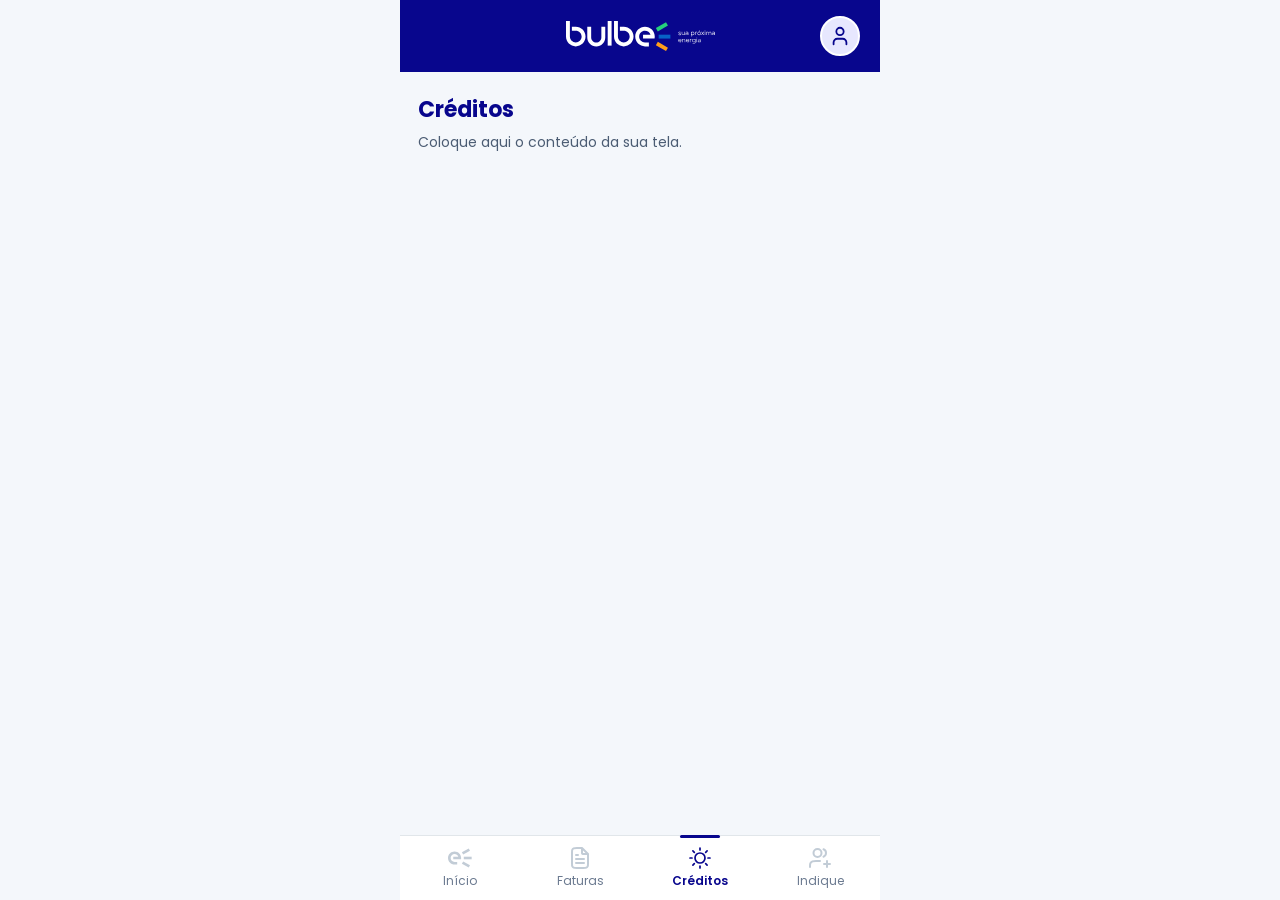
==== creditos/index.html @ ec7e90e6 "Add templates" ====
<!DOCTYPE html>
<html lang="pt-BR">
<head>
  <meta charset="UTF-8">
  <meta name="viewport" content="width=device-width, initial-scale=1.0, viewport-fit=cover">
  <title>Bulbe · Créditos</title>
  <link rel="preconnect" href="https://fonts.googleapis.com">
  <link rel="preconnect" href="https://fonts.gstatic.com" crossorigin>
  <link rel="stylesheet" href="https://fonts.googleapis.com/css2?family=Poppins:wght@400;500;600;700&display=swap">
  <link rel="stylesheet" href="style.css">
</head>
<body>


  <!-- Barra do topo: logo oficial da Bulbe e perfil -->
  <header class="topo">
    <a href="../inicio/index.html" class="topo__logo" aria-label="Bulbe, página inicial">
      <svg width="149" height="30" viewBox="0 0 149 30" fill="none" xmlns="http://www.w3.org/2000/svg" aria-hidden="true">
        <path d="M104.378 13.6785H92.6611V17.5656H104.378V13.6785Z" fill="#0762C7"/>
        <path d="M100.005 1.24527L89.8574 7.1039L91.8015 10.4711L101.949 4.61248L100.005 1.24527Z" fill="#26D07C"/>
        <path d="M91.8025 20.7742L89.8584 24.1414L100.006 30L101.95 26.6328L91.8025 20.7742Z" fill="#FF9E1B"/>
        <path d="M35.3623 16.4018C35.3623 19.2172 33.0798 21.4998 30.2644 21.4998C27.449 21.4998 25.1674 19.2172 25.1674 16.4018V5.85814H21.2793V16.4018C21.2793 21.3646 25.3026 25.3869 30.2644 25.3869C35.2262 25.3869 39.2495 21.3636 39.2495 16.4018V5.85814H35.3623V16.4018Z" fill="white"/>
        <path d="M9.76389 5.85814H5.87675V9.74626H9.76487V9.76389C13.0006 9.76389 15.624 12.3873 15.624 15.622C15.624 18.8567 13.0006 21.4802 9.76487 21.4802C6.52918 21.4802 3.90673 18.8577 3.90673 15.622H3.8891V0H0V15.623C0 21.0158 4.37107 25.3869 9.76389 25.3869C15.1567 25.3869 19.5278 21.0158 19.5278 15.623C19.5278 10.2302 15.1567 5.85814 9.76389 5.85814Z" fill="white"/>
        <path d="M57.7883 5.85814H53.9002V9.74626H57.7883V9.76389C61.024 9.76389 63.6464 12.3873 63.6464 15.622C63.6464 18.8567 61.023 21.4802 57.7883 21.4802C54.5536 21.4802 51.9292 18.8577 51.9292 15.622H51.9116V0H48.0234V15.623C48.0234 21.0158 52.3955 25.3869 57.7883 25.3869C63.1811 25.3869 67.5522 21.0158 67.5522 15.623C67.5522 10.2302 63.1801 5.85912 57.7883 5.85912" fill="white"/>
        <path d="M45.5805 0H41.6934V24.6159H45.5805V0Z" fill="white"/>
        <path d="M77.0381 17.5666H88.5614C88.6887 16.9386 88.7553 16.2881 88.7553 15.623C88.7553 10.2302 84.3833 5.85909 78.9914 5.85909C73.5996 5.85909 69.2275 10.2302 69.2275 15.623C69.2275 21.0158 73.5996 25.3869 78.9914 25.3869H82.8786V21.4988H78.9914V21.4811C75.7557 21.4811 73.1323 18.8587 73.1323 15.623C73.1323 12.3873 75.7557 9.76484 78.9914 9.76484C81.5443 9.76484 83.7103 11.4008 84.5126 13.6794H77.0381V17.5666Z" fill="white"/>
        <path d="M113.707 14.1457C113.216 14.1457 112.756 14.0037 112.329 13.7196L112.543 13.3512C112.932 13.601 113.321 13.7264 113.714 13.7264C113.947 13.7264 114.136 13.6755 114.281 13.5746C114.425 13.4737 114.497 13.3434 114.497 13.1837C114.497 13.024 114.433 12.9104 114.306 12.8281C114.179 12.7458 113.96 12.6822 113.649 12.6342C112.841 12.5137 112.439 12.21 112.439 11.7231C112.439 11.4566 112.554 11.2382 112.785 11.0707C113.016 10.9022 113.315 10.8189 113.681 10.8189C114.108 10.8189 114.492 10.9228 114.833 11.1295L114.665 11.5037C114.337 11.3185 114.006 11.2255 113.674 11.2255C113.437 11.2255 113.251 11.2686 113.115 11.3548C112.979 11.441 112.911 11.5595 112.911 11.7104C112.911 11.8485 112.974 11.9592 113.098 12.0434C113.223 12.1277 113.423 12.1914 113.701 12.2345C114.167 12.3079 114.495 12.4167 114.687 12.5607C114.879 12.7047 114.975 12.9153 114.975 13.1906C114.975 13.4659 114.858 13.7059 114.625 13.8822C114.392 14.0585 114.087 14.1467 113.706 14.1467" fill="white"/>
        <path d="M117.085 14.1135C116.667 14.1135 116.337 13.9822 116.095 13.7196C115.853 13.4571 115.732 13.1015 115.732 12.6538V10.8709H116.211V12.6411C116.211 12.9683 116.296 13.224 116.464 13.4071C116.633 13.5903 116.868 13.6814 117.17 13.6814C117.471 13.6814 117.719 13.5776 117.91 13.3709C118.102 13.1642 118.198 12.9056 118.198 12.595V10.8699H118.677V14.0615H118.23C118.23 13.7941 118.235 13.5962 118.243 13.4669H118.225C118.13 13.6697 117.981 13.8274 117.778 13.942C117.575 14.0566 117.344 14.1135 117.085 14.1135Z" fill="white"/>
        <path d="M120.839 10.818C121.306 10.818 121.674 10.9169 121.946 11.1148C122.218 11.3127 122.354 11.6232 122.354 12.0454V14.0615H121.927C121.927 13.7774 121.932 13.5658 121.939 13.4287H121.927C121.824 13.6403 121.658 13.8068 121.432 13.9292C121.205 14.0517 120.959 14.1134 120.69 14.1134C120.337 14.1134 120.043 14.0243 119.807 13.845C119.572 13.6667 119.455 13.4149 119.455 13.0927C119.455 12.7704 119.579 12.5098 119.823 12.3266C120.069 12.1434 120.378 12.0523 120.749 12.0523C121.18 12.0523 121.556 12.1405 121.876 12.3168V12.0454C121.876 11.7741 121.781 11.5713 121.591 11.4381C121.401 11.3048 121.142 11.2382 120.814 11.2382C120.503 11.2382 120.173 11.3137 119.823 11.4645L119.694 11.0766C120.078 10.9042 120.459 10.818 120.839 10.818ZM120.769 13.7059C121.067 13.7059 121.322 13.6177 121.536 13.4414C121.749 13.2651 121.867 13.028 121.888 12.7302C121.573 12.5411 121.219 12.4461 120.827 12.4461C120.564 12.4461 120.348 12.5019 120.183 12.6136C120.016 12.7253 119.934 12.8811 119.934 13.0789C119.934 13.2768 120.015 13.4257 120.177 13.5374C120.339 13.6491 120.537 13.7049 120.769 13.7049" fill="white"/>
        <path d="M125.039 15.5809V10.8709H125.518C125.518 10.9953 125.509 11.2128 125.493 11.5233H125.505C125.579 11.3255 125.731 11.156 125.962 11.0159C126.193 10.8758 126.459 10.8063 126.761 10.8063C127.223 10.8063 127.603 10.9601 127.901 11.2686C128.198 11.5762 128.346 11.9759 128.346 12.4667C128.346 12.9575 128.196 13.3631 127.897 13.6687C127.597 13.9744 127.216 14.1272 126.754 14.1272C126.457 14.1272 126.195 14.0586 125.972 13.9205C125.746 13.7833 125.595 13.6148 125.512 13.417H125.499C125.512 13.5982 125.519 13.8568 125.519 14.1928V15.5819H125.04L125.039 15.5809ZM126.683 13.6873C127.033 13.6873 127.318 13.5756 127.537 13.3513C127.758 13.128 127.867 12.8341 127.867 12.4726C127.867 12.1111 127.758 11.8104 127.537 11.5841C127.318 11.3578 127.037 11.2451 126.696 11.2451C126.355 11.2451 126.063 11.3568 125.844 11.5811C125.627 11.8055 125.517 12.0984 125.517 12.4599C125.517 12.8213 125.626 13.1221 125.844 13.3484C126.062 13.5747 126.341 13.6873 126.682 13.6873" fill="white"/>
        <path d="M129.161 14.0624V10.8708H129.615C129.615 11.1461 129.61 11.3508 129.602 11.485H129.615C129.688 11.2999 129.817 11.1431 130 11.0138C130.183 10.8845 130.397 10.8199 130.643 10.8199C130.794 10.8199 130.94 10.8434 131.083 10.8914L130.947 11.3175C130.857 11.2832 130.744 11.2656 130.611 11.2656C130.33 11.2656 130.099 11.3724 129.915 11.585C129.732 11.7985 129.641 12.0708 129.641 12.402V14.0624H129.162H129.161Z" fill="white"/>
        <path d="M133.121 14.1261C132.642 14.1261 132.248 13.9723 131.94 13.6647C131.631 13.3571 131.478 12.9594 131.478 12.4725C131.478 11.9856 131.635 11.581 131.95 11.2705C132.264 10.96 132.666 10.8052 133.154 10.8052C133.642 10.8052 134.027 10.959 134.338 11.2676C134.649 11.5761 134.803 11.9729 134.803 12.4598C134.803 12.9466 134.645 13.3512 134.328 13.6618C134.012 13.9723 133.608 14.1271 133.121 14.1271M133.134 13.6941C133.475 13.6941 133.758 13.5795 133.985 13.3483C134.212 13.1181 134.325 12.8261 134.325 12.4725C134.325 12.1189 134.213 11.8211 133.988 11.5908C133.764 11.3606 133.482 11.245 133.141 11.245C132.8 11.245 132.518 11.3597 132.294 11.5869C132.069 11.8152 131.957 12.1061 131.957 12.4588C131.957 12.8115 132.069 13.1112 132.294 13.3444C132.518 13.5775 132.798 13.6931 133.135 13.6931M132.818 10.3781L133.297 9.53854H133.88L133.271 10.3781H132.819H132.818Z" fill="white"/>
        <path d="M136.967 12.401L138.164 14.0615H137.581L137.18 13.4796C136.887 13.0447 136.719 12.7909 136.676 12.7175H136.663C136.594 12.834 136.424 13.0878 136.151 13.4796L135.75 14.0615H135.174L136.358 12.4069L135.251 10.8689H135.84L136.293 11.5409C136.457 11.7692 136.58 11.9524 136.662 12.0905H136.675C136.761 11.9445 136.883 11.7584 137.043 11.5351L137.497 10.8699H138.073L136.967 12.401Z" fill="white"/>
        <path d="M139.011 10.2429C138.911 10.2429 138.83 10.2116 138.765 10.1489C138.7 10.0862 138.668 10.0059 138.668 9.90691C138.668 9.80797 138.7 9.72568 138.765 9.66102C138.83 9.59637 138.911 9.56404 139.011 9.56404C139.111 9.56404 139.199 9.59637 139.264 9.66102C139.328 9.72568 139.361 9.80797 139.361 9.90691C139.361 10.0059 139.328 10.0872 139.264 10.1489C139.199 10.2116 139.115 10.2429 139.011 10.2429ZM138.778 10.8699H139.257V14.0615H138.778V10.8699Z" fill="white"/>
        <path d="M144.078 10.818C144.48 10.818 144.793 10.9404 145.02 11.1834C145.246 11.4263 145.359 11.7535 145.359 12.162V14.0615H144.88V12.2198C144.88 11.923 144.806 11.6869 144.657 11.5125C144.508 11.3381 144.296 11.251 144.019 11.251C143.743 11.251 143.518 11.346 143.342 11.5351C143.168 11.7241 143.081 11.9641 143.081 12.2521V14.0615H142.602V12.2335C142.602 11.9279 142.525 11.6879 142.372 11.5125C142.219 11.3381 142.004 11.251 141.728 11.251C141.452 11.251 141.233 11.345 141.061 11.5321C140.888 11.7192 140.802 11.9592 140.802 12.2521V14.0615H140.323V10.8699H140.777C140.777 11.107 140.764 11.3176 140.738 11.5027H140.75C140.819 11.2921 140.95 11.1246 141.145 11.0021C141.339 10.8797 141.557 10.818 141.799 10.818C142.364 10.818 142.73 11.0599 142.899 11.5419C143.006 11.3009 143.166 11.1197 143.378 10.9992C143.589 10.8787 143.821 10.818 144.076 10.818" fill="white"/>
        <path d="M147.462 10.818C147.929 10.818 148.297 10.9169 148.569 11.1148C148.841 11.3127 148.977 11.6232 148.977 12.0454V14.0615H148.55C148.55 13.7774 148.555 13.5658 148.562 13.4287H148.55C148.447 13.6403 148.281 13.8068 148.055 13.9292C147.828 14.0517 147.582 14.1134 147.313 14.1134C146.96 14.1134 146.666 14.0243 146.43 13.845C146.195 13.6667 146.078 13.4149 146.078 13.0927C146.078 12.7704 146.202 12.5098 146.446 12.3266C146.692 12.1434 147.001 12.0523 147.372 12.0523C147.803 12.0523 148.179 12.1405 148.499 12.3168V12.0454C148.499 11.7741 148.404 11.5713 148.214 11.4381C148.024 11.3048 147.765 11.2382 147.437 11.2382C147.126 11.2382 146.796 11.3137 146.446 11.4645L146.317 11.0766C146.701 10.9042 147.082 10.818 147.462 10.818ZM147.392 13.7059C147.69 13.7059 147.945 13.6177 148.159 13.4414C148.372 13.2651 148.49 13.028 148.512 12.7302C148.196 12.5411 147.842 12.4461 147.45 12.4461C147.187 12.4461 146.972 12.5019 146.806 12.6136C146.639 12.7253 146.557 12.8811 146.557 13.0789C146.557 13.2768 146.638 13.4257 146.8 13.5374C146.962 13.6491 147.16 13.7049 147.392 13.7049" fill="white"/>
        <path d="M115.455 19.4729C115.455 19.5248 115.45 19.611 115.442 19.7315H112.808C112.83 20.0548 112.945 20.3105 113.154 20.5005C113.364 20.6906 113.63 20.7846 113.953 20.7846C114.384 20.7846 114.747 20.6475 115.041 20.3712L115.293 20.6945C114.961 21.0393 114.513 21.2108 113.947 21.2108C113.464 21.2108 113.074 21.0579 112.776 20.7523C112.479 20.4467 112.33 20.046 112.33 19.5503C112.33 19.0546 112.481 18.6647 112.783 18.3552C113.085 18.0446 113.473 17.8898 113.947 17.8898C114.422 17.8898 114.77 18.028 115.045 18.3032C115.319 18.5785 115.456 18.9684 115.456 19.4729M113.929 18.316C113.631 18.316 113.381 18.4061 113.181 18.5873C112.981 18.7686 112.858 19.0164 112.816 19.3309H115.009C114.997 19.0037 114.895 18.7529 114.706 18.5785C114.516 18.4041 114.257 18.317 113.929 18.317" fill="white"/>
        <path d="M116.219 21.1471V17.9555H116.672C116.672 18.1455 116.665 18.3562 116.653 18.5883H116.672C116.766 18.3728 116.92 18.2053 117.132 18.0848C117.343 17.9643 117.587 17.9036 117.864 17.9036C118.295 17.9036 118.627 18.029 118.861 18.2788C119.094 18.5286 119.21 18.8793 119.21 19.3319V21.1471H118.731V19.3701C118.731 19.0429 118.649 18.7882 118.488 18.6079C118.326 18.4267 118.09 18.3366 117.779 18.3366C117.469 18.3366 117.205 18.4404 117.002 18.6471C116.8 18.8538 116.699 19.1124 116.699 19.422V21.1471H116.22H116.219Z" fill="white"/>
        <path d="M123.111 19.4729C123.111 19.5248 123.106 19.611 123.099 19.7315H120.464C120.486 20.0548 120.602 20.3105 120.81 20.5005C121.02 20.6906 121.286 20.7846 121.61 20.7846C122.041 20.7846 122.403 20.6475 122.697 20.3712L122.95 20.6945C122.618 21.0393 122.169 21.2108 121.604 21.2108C121.121 21.2108 120.73 21.0579 120.432 20.7523C120.135 20.4467 119.986 20.046 119.986 19.5503C119.986 19.0546 120.137 18.6647 120.439 18.3552C120.742 18.0446 121.13 17.8898 121.604 17.8898C122.078 17.8898 122.427 18.028 122.701 18.3032C122.975 18.5785 123.112 18.9684 123.112 19.4729M121.585 18.316C121.287 18.316 121.038 18.4061 120.838 18.5873C120.637 18.7686 120.515 19.0164 120.472 19.3309H122.667C122.654 19.0037 122.552 18.7529 122.362 18.5785C122.172 18.4041 121.913 18.317 121.585 18.317" fill="white"/>
        <path d="M123.874 21.1471V17.9555H124.328C124.328 18.2308 124.323 18.4355 124.315 18.5697H124.328C124.4 18.3846 124.529 18.2269 124.713 18.0975C124.896 17.9682 125.11 17.9036 125.356 17.9036C125.507 17.9036 125.654 17.9271 125.796 17.9751L125.66 18.4012C125.57 18.3669 125.457 18.3493 125.323 18.3493C125.043 18.3493 124.811 18.4561 124.627 18.6696C124.444 18.8832 124.352 19.1555 124.352 19.4866V21.1471H123.873H123.874Z" fill="white"/>
        <path d="M127.9 22.7498C127.352 22.7498 126.86 22.6244 126.424 22.3746L126.612 21.9739C127.055 22.1933 127.484 22.303 127.893 22.303C128.229 22.303 128.495 22.2139 128.692 22.0346C128.888 21.8554 128.991 21.6075 129 21.2882C129.013 20.909 129.023 20.6465 129.032 20.4996H129.02C128.933 20.7063 128.78 20.8757 128.557 21.007C128.335 21.1383 128.079 21.2039 127.79 21.2039C127.32 21.2039 126.936 21.0501 126.638 20.7425C126.34 20.4349 126.191 20.0391 126.191 19.5572C126.191 19.0752 126.339 18.6657 126.635 18.3552C126.931 18.0446 127.313 17.8898 127.784 17.8898C128.077 17.8898 128.339 17.9574 128.567 18.0936C128.795 18.2298 128.951 18.4022 129.032 18.6138H129.045C129.036 18.4678 129.032 18.2474 129.032 17.9545H129.486V21.1912C129.486 21.678 129.346 22.0591 129.066 22.3354C128.785 22.6106 128.398 22.7488 127.901 22.7488M127.842 20.765C128.196 20.765 128.48 20.6534 128.693 20.429C128.907 20.2057 129.014 19.9098 129.014 19.5434C129.014 19.1771 128.904 18.8891 128.686 18.6647C128.469 18.4404 128.188 18.3287 127.842 18.3287C127.496 18.3287 127.215 18.4424 126.998 18.6677C126.78 18.894 126.67 19.1859 126.67 19.5434C126.67 19.901 126.779 20.1939 126.998 20.4222C127.215 20.6504 127.497 20.765 127.842 20.765Z" fill="white"/>
        <path d="M130.785 17.3286C130.685 17.3286 130.604 17.2972 130.539 17.2346C130.475 17.1719 130.442 17.0915 130.442 16.9926C130.442 16.8936 130.475 16.8114 130.539 16.7467C130.604 16.682 130.685 16.6497 130.785 16.6497C130.885 16.6497 130.973 16.682 131.037 16.7467C131.102 16.8114 131.134 16.8936 131.134 16.9926C131.134 17.0915 131.102 17.1728 131.037 17.2346C130.972 17.2972 130.888 17.3286 130.785 17.3286ZM130.552 17.9556H131.031V21.1472H130.552V17.9556Z" fill="white"/>
        <path d="M133.193 17.9036C133.659 17.9036 134.027 18.0025 134.3 18.2014C134.572 18.3993 134.707 18.7098 134.707 19.132V21.1481H134.28C134.28 20.864 134.284 20.6524 134.293 20.5153H134.28C134.176 20.7269 134.012 20.8934 133.785 21.0158C133.559 21.1383 133.311 21.2 133.045 21.2C132.691 21.2 132.396 21.1109 132.161 20.9316C131.926 20.7533 131.809 20.5015 131.809 20.1792C131.809 19.8569 131.931 19.5964 132.177 19.4132C132.424 19.23 132.731 19.1389 133.103 19.1389C133.534 19.1389 133.909 19.227 134.228 19.4034V19.132C134.228 18.8607 134.133 18.6589 133.943 18.5247C133.753 18.3914 133.495 18.3248 133.166 18.3248C132.856 18.3248 132.526 18.4002 132.176 18.5511L132.047 18.1632C132.431 17.9908 132.813 17.9046 133.192 17.9046M133.12 20.7925C133.418 20.7925 133.674 20.7043 133.887 20.528C134.101 20.3517 134.218 20.1146 134.24 19.8168C133.926 19.6277 133.572 19.5327 133.179 19.5327C132.916 19.5327 132.701 19.5885 132.535 19.7002C132.37 19.8119 132.287 19.9676 132.287 20.1655C132.287 20.3634 132.367 20.5123 132.529 20.624C132.69 20.7357 132.888 20.7915 133.12 20.7915" fill="white"/>
      </svg>
    </a>

    <button type="button" class="topo__perfil" aria-label="Meu perfil">
      <svg width="22" height="22" viewBox="0 0 22 22" fill="none" xmlns="http://www.w3.org/2000/svg" aria-hidden="true">
        <path d="M17.4154 19.25V17.4167C17.4154 16.4442 17.0291 15.5116 16.3414 14.824C15.6538 14.1363 14.7212 13.75 13.7487 13.75H8.2487C7.27624 13.75 6.34361 14.1363 5.65597 14.824C4.96834 15.5116 4.58203 16.4442 4.58203 17.4167V19.25" stroke="currentColor" stroke-width="1.8" stroke-linecap="round" stroke-linejoin="round"/>
        <path d="M10.9992 10.0833C13.0242 10.0833 14.6659 8.44169 14.6659 6.41664C14.6659 4.3916 13.0242 2.74998 10.9992 2.74998C8.97414 2.74998 7.33252 4.3916 7.33252 6.41664C7.33252 8.44169 8.97414 10.0833 10.9992 10.0833Z" stroke="currentColor" stroke-width="1.8" stroke-linecap="round" stroke-linejoin="round"/>
      </svg>
    </button>
  </header>

  <!-- Conteúdo da tela: troque apenas esta parte -->
  <main class="conteudo">
    <h1 class="conteudo__titulo">Créditos</h1>
    <p class="conteudo__texto">Coloque aqui o conteúdo da sua tela.</p>
  </main>

  <!-- Barra de navegação: 4 abas com os ícones oficiais -->
  <nav class="navegacao" aria-label="Navegação principal">
    <a href="../inicio/index.html" class="navegacao__item">
      <svg class="navegacao__icone icone-inicio" width="24" height="24" viewBox="0 0 24 24" fill="none" xmlns="http://www.w3.org/2000/svg" aria-hidden="true">
        <path class="icone-inicio__azul" d="M23.6607 10.7024H15.7739V13.2982H23.6607V10.7024Z"/>
        <path class="icone-inicio__verde" d="M20.7172 2.40003L13.8867 6.31189L15.1951 8.55989L22.0256 4.64802L20.7172 2.40003Z"/>
        <path class="icone-inicio__laranja" d="M15.1956 15.4402L13.8872 17.6882L20.7176 21.6L22.026 19.352L15.1956 15.4402Z"/>
        <path class="icone-inicio__e" d="M5.25783 13.2981H13.0142C13.0998 12.8788 13.1449 12.4445 13.1449 12.0001C13.1449 8.39951 10.2024 5.48059 6.57229 5.48059C2.9422 5.48059 0 8.39951 0 12.0001C0 15.6006 2.94256 18.5199 6.57229 18.5199H9.18908V15.9241H6.57229V15.9121C4.39438 15.9121 2.62892 14.1608 2.62892 12.0004C2.62892 9.84002 4.39438 8.08874 6.57229 8.08874C8.29074 8.08874 9.7488 9.18097 10.2887 10.7027H5.25783V13.2985V13.2981Z"/>
      </svg>
      <span class="navegacao__rotulo">Início</span>
    </a>

    <a href="../fatura/index.html" class="navegacao__item">
      <svg class="navegacao__icone" width="24" height="24" viewBox="0 0 24 24" fill="none" xmlns="http://www.w3.org/2000/svg" aria-hidden="true">
        <path d="M14 2.26953V6.40007C14 6.96012 14 7.24015 14.109 7.45406C14.2049 7.64222 14.3578 7.7952 14.546 7.89108C14.7599 8.00007 15.0399 8.00007 15.6 8.00007H19.7305M16 13H8M16 17H8M10 9H8M14 2H8.8C7.11984 2 6.27976 2 5.63803 2.32698C5.07354 2.6146 4.6146 3.07354 4.32698 3.63803C4 4.27976 4 5.11984 4 6.8V17.2C4 18.8802 4 19.7202 4.32698 20.362C4.6146 20.9265 5.07354 21.3854 5.63803 21.673C6.27976 22 7.11984 22 8.8 22H15.2C16.8802 22 17.7202 22 18.362 21.673C18.9265 21.3854 19.3854 20.9265 19.673 20.362C20 19.7202 20 18.8802 20 17.2V8L14 2Z" stroke="currentColor" stroke-width="2" stroke-linecap="round" stroke-linejoin="round"/>
      </svg>
      <span class="navegacao__rotulo">Faturas</span>
    </a>

    <a href="../creditos/index.html" class="navegacao__item navegacao__item--ativo" aria-current="page">
      <svg class="navegacao__icone" width="24" height="24" viewBox="0 0 24 24" fill="none" xmlns="http://www.w3.org/2000/svg" aria-hidden="true">
        <path d="M12 2V4M12 20V22M4 12H2M6.31412 6.31412L4.8999 4.8999M17.6859 6.31412L19.1001 4.8999M6.31412 17.69L4.8999 19.1042M17.6859 17.69L19.1001 19.1042M22 12H20M17 12C17 14.7614 14.7614 17 12 17C9.23858 17 7 14.7614 7 12C7 9.23858 9.23858 7 12 7C14.7614 7 17 9.23858 17 12Z" stroke="currentColor" stroke-width="1.7" stroke-linecap="round" stroke-linejoin="round"/>
      </svg>
      <span class="navegacao__rotulo">Créditos</span>
    </a>

    <a href="../indique/index.html" class="navegacao__item">
      <svg class="navegacao__icone" width="24" height="24" viewBox="0 0 24 24" fill="none" xmlns="http://www.w3.org/2000/svg" aria-hidden="true">
        <path d="M19 21V15M16 18H22M12 15H8C6.13623 15 5.20435 15 4.46927 15.3045C3.48915 15.7105 2.71046 16.4892 2.30448 17.4693C2 18.2044 2 19.1362 2 21M15.5 3.29076C16.9659 3.88415 18 5.32131 18 7C18 8.67869 16.9659 10.1159 15.5 10.7092M13.5 7C13.5 9.20914 11.7091 11 9.5 11C7.29086 11 5.5 9.20914 5.5 7C5.5 4.79086 7.29086 3 9.5 3C11.7091 3 13.5 4.79086 13.5 7Z" stroke="currentColor" stroke-width="2" stroke-linecap="round" stroke-linejoin="round"/>
      </svg>
      <span class="navegacao__rotulo">Indique</span>
    </a>
  </nav>

</body>
</html>
---- creditos/style.css ----
/* ===== Template de tela · Bulbe · Squad 04 ===== */

/* ===== Cores e medidas (tiradas do Figma) ===== */
:root {
  --azul-bulbe: #08068D;
  --fundo: #F4F7FB;
  --branco: #FFFFFF;
  --texto: #4B5C73;
  --aba-inativa-icone: #C2CCD6;
  --aba-inativa-texto: #6B7A90;
  --linha: #E1E6EA;
  --lilas: #E7E7FE;

  /* cores do símbolo da Bulbe (ícone Início ativo) */
  --bulbe-azul: #0762C7;
  --bulbe-verde: #26D07C;
  --bulbe-laranja: #FF9E1B;

  --altura-topo: 72px;
  --altura-navegacao: 64px;
  --largura-maxima: 480px;
}

/* ===== Reset e base ===== */
* {
  box-sizing: border-box;
}

body {
  margin: 0;
  font-family: 'Poppins', Arial, sans-serif;
  color: var(--texto);
  background-color: var(--fundo);
}

/* ===== Barra do topo ===== */
.topo {
  position: sticky;
  top: 0;
  z-index: 10;
  display: flex;
  align-items: center;
  justify-content: center;
  height: var(--altura-topo);
  max-width: var(--largura-maxima);
  margin: 0 auto;
  padding: 0 20px;
  background-color: var(--azul-bulbe);
}

.topo__logo {
  display: flex;
}

.topo__logo svg {
  width: 149px;
  height: 30px;
}

.topo__perfil {
  position: absolute;
  right: 20px;
  display: flex;
  align-items: center;
  justify-content: center;
  width: 40px;
  height: 40px;
  padding: 0;
  overflow: hidden;
  color: var(--azul-bulbe);
  background-color: var(--lilas);
  border: 2px solid var(--branco);
  border-radius: 50%;
  cursor: pointer;
}

/* foto do usuário, quando houver */
.topo__perfil img {
  width: 100%;
  height: 100%;
  object-fit: cover;
}

/* ===== Conteúdo da tela ===== */
.conteudo {
  max-width: var(--largura-maxima);
  margin: 0 auto;
  padding: 12px 12px calc(var(--altura-navegacao) + 24px + env(safe-area-inset-bottom));
}

.conteudo__titulo {
  margin: 12px 6px 8px;
  font-size: 22px;
  font-weight: 700;
  line-height: 1.25;
  color: var(--azul-bulbe);
}

.conteudo__texto {
  margin: 0 6px;
  font-size: 14px;
  line-height: 1.45;
}

/* ===== Barra de navegação ===== */
.navegacao {
  position: fixed;
  right: 0;
  bottom: 0;
  left: 0;
  z-index: 10;
  display: flex;
  max-width: var(--largura-maxima);
  margin: 0 auto;
  padding-bottom: env(safe-area-inset-bottom);
  background-color: var(--branco);
  border-top: 1px solid var(--linha);
}

.navegacao__item {
  position: relative;
  display: flex;
  flex: 1;
  flex-direction: column;
  align-items: center;
  gap: 4px;
  height: var(--altura-navegacao);
  padding-top: 10px;
  color: var(--aba-inativa-icone);
  text-decoration: none;
}

.navegacao__icone {
  width: 24px;
  height: 24px;
}

.navegacao__rotulo {
  font-size: 12px;
  line-height: 1.2;
  color: var(--aba-inativa-texto);
}

/* aba ativa: ícone e texto em azul, com o traço em cima */
.navegacao__item--ativo {
  color: var(--azul-bulbe);
}

.navegacao__item--ativo .navegacao__rotulo {
  font-weight: 600;
  color: var(--azul-bulbe);
}

.navegacao__item--ativo::before {
  content: "";
  position: absolute;
  top: -1px;
  left: 50%;
  width: 40px;
  height: 3px;
  background-color: var(--azul-bulbe);
  border-radius: 2px;
  transform: translateX(-50%);
}

.navegacao__item:focus-visible,
.topo__perfil:focus-visible,
.topo__logo:focus-visible {
  outline: 2px solid var(--bulbe-azul);
  outline-offset: 2px;
}

/* ícone Início: cinza quando inativo, colorido quando ativo */
.icone-inicio path {
  fill: currentColor;
}

.navegacao__item--ativo .icone-inicio__e {
  fill: var(--azul-bulbe);
}

.navegacao__item--ativo .icone-inicio__azul {
  fill: var(--bulbe-azul);
}

.navegacao__item--ativo .icone-inicio__verde {
  fill: var(--bulbe-verde);
}

.navegacao__item--ativo .icone-inicio__laranja {
  fill: var(--bulbe-laranja);
}
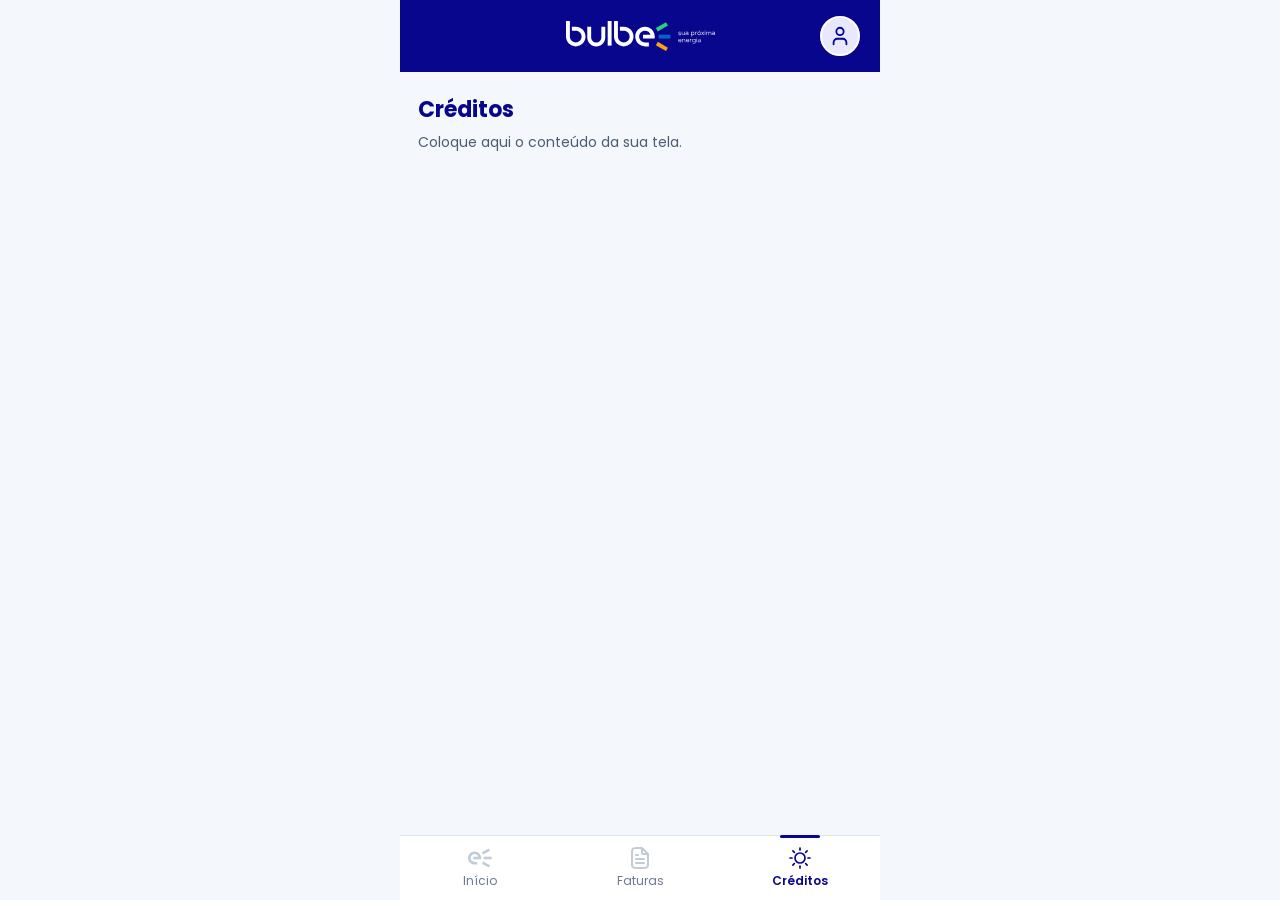
==== commit dc9cd552: "Ajustando template e organização da estrutura das telas de fatura" ====
--- a/creditos/index.html
+++ b/creditos/index.html
@@ -58,7 +58,7 @@
     <p class="conteudo__texto">Coloque aqui o conteúdo da sua tela.</p>
   </main>
 
-  <!-- Barra de navegação: 4 abas com os ícones oficiais -->
+  <!-- Barra de navegação: 3 abas com os ícones oficiais -->
   <nav class="navegacao" aria-label="Navegação principal">
     <a href="../inicio/index.html" class="navegacao__item">
       <svg class="navegacao__icone icone-inicio" width="24" height="24" viewBox="0 0 24 24" fill="none" xmlns="http://www.w3.org/2000/svg" aria-hidden="true">
@@ -70,7 +70,7 @@
       <span class="navegacao__rotulo">Início</span>
     </a>
 
-    <a href="../fatura/index.html" class="navegacao__item">
+    <a href="../fatura/principal/index.html" class="navegacao__item">
       <svg class="navegacao__icone" width="24" height="24" viewBox="0 0 24 24" fill="none" xmlns="http://www.w3.org/2000/svg" aria-hidden="true">
         <path d="M14 2.26953V6.40007C14 6.96012 14 7.24015 14.109 7.45406C14.2049 7.64222 14.3578 7.7952 14.546 7.89108C14.7599 8.00007 15.0399 8.00007 15.6 8.00007H19.7305M16 13H8M16 17H8M10 9H8M14 2H8.8C7.11984 2 6.27976 2 5.63803 2.32698C5.07354 2.6146 4.6146 3.07354 4.32698 3.63803C4 4.27976 4 5.11984 4 6.8V17.2C4 18.8802 4 19.7202 4.32698 20.362C4.6146 20.9265 5.07354 21.3854 5.63803 21.673C6.27976 22 7.11984 22 8.8 22H15.2C16.8802 22 17.7202 22 18.362 21.673C18.9265 21.3854 19.3854 20.9265 19.673 20.362C20 19.7202 20 18.8802 20 17.2V8L14 2Z" stroke="currentColor" stroke-width="2" stroke-linecap="round" stroke-linejoin="round"/>
       </svg>
@@ -83,13 +83,6 @@
       </svg>
       <span class="navegacao__rotulo">Créditos</span>
     </a>
-
-    <a href="../indique/index.html" class="navegacao__item">
-      <svg class="navegacao__icone" width="24" height="24" viewBox="0 0 24 24" fill="none" xmlns="http://www.w3.org/2000/svg" aria-hidden="true">
-        <path d="M19 21V15M16 18H22M12 15H8C6.13623 15 5.20435 15 4.46927 15.3045C3.48915 15.7105 2.71046 16.4892 2.30448 17.4693C2 18.2044 2 19.1362 2 21M15.5 3.29076C16.9659 3.88415 18 5.32131 18 7C18 8.67869 16.9659 10.1159 15.5 10.7092M13.5 7C13.5 9.20914 11.7091 11 9.5 11C7.29086 11 5.5 9.20914 5.5 7C5.5 4.79086 7.29086 3 9.5 3C11.7091 3 13.5 4.79086 13.5 7Z" stroke="currentColor" stroke-width="2" stroke-linecap="round" stroke-linejoin="round"/>
-      </svg>
-      <span class="navegacao__rotulo">Indique</span>
-    </a>
   </nav>
 
 </body>
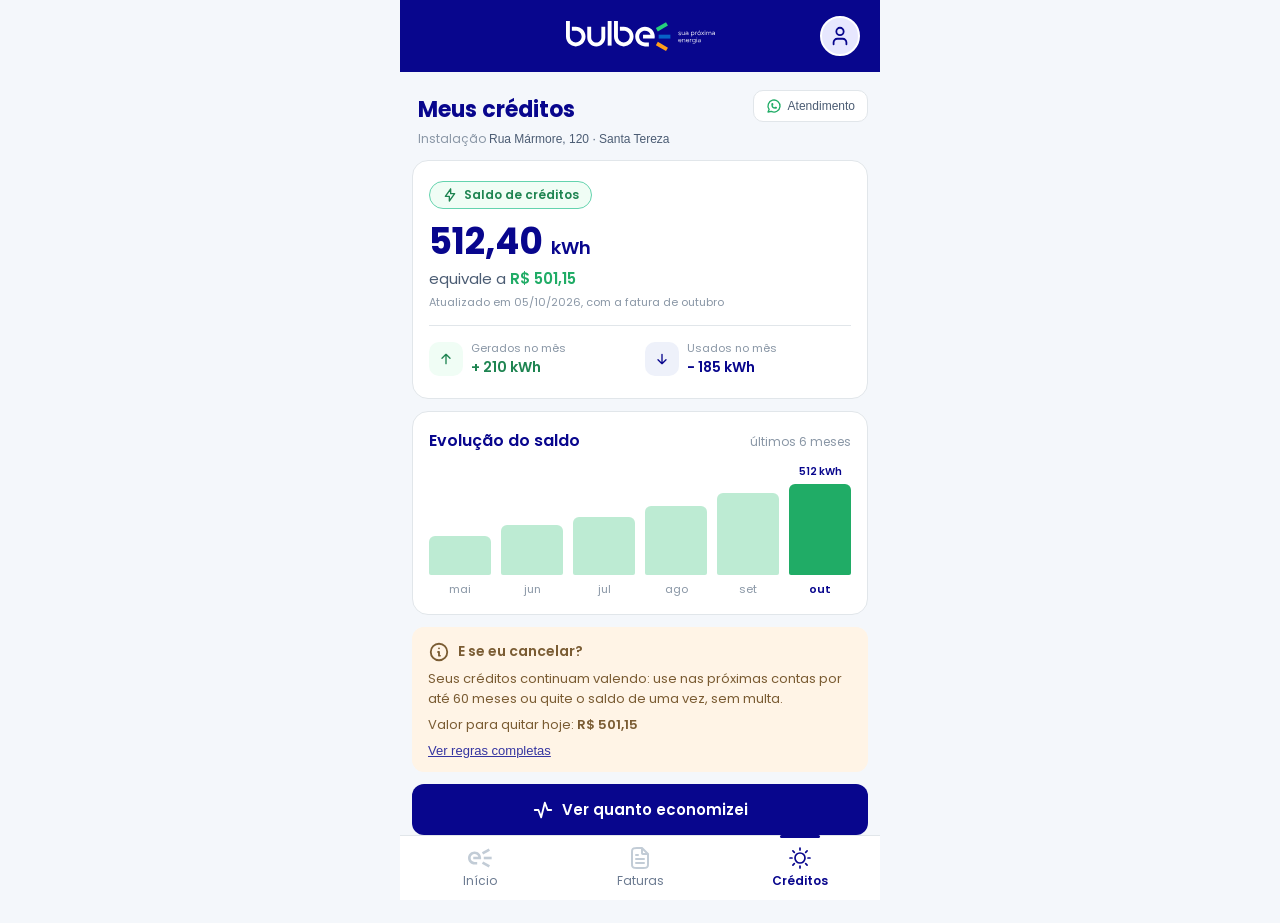
==== commit 29988854: "feat: tela de créditos (HU04)" ====
--- a/creditos/index.html
+++ b/creditos/index.html
@@ -53,9 +53,102 @@
   </header>
 
   <!-- Conteúdo da tela: troque apenas esta parte -->
-  <main class="conteudo">
-    <h1 class="conteudo__titulo">Créditos</h1>
-    <p class="conteudo__texto">Coloque aqui o conteúdo da sua tela.</p>
+  <!-- HU04 · Persona Ricardo Almeida · Issue #28 · valores fictícios -->
+  <main class="conteudo creditos">
+    <div class="creditos__titulo-linha">
+      <h1 class="conteudo__titulo">Meus créditos</h1>
+      <a class="creditos__atendimento" href="https://a.bulbe.com.br/contato" target="_blank" rel="noopener">
+        <svg class="creditos__icone creditos__icone--pequeno" viewBox="0 0 24 24" aria-hidden="true"><path d="M3 21l1.65-3.8a9 9 0 1 1 3.4 2.9L3 21"/><path d="M9 10a.5.5 0 0 0 1 0V9a.5.5 0 0 0-1 0v1a5 5 0 0 0 5 5h1a.5.5 0 0 0 0-1h-1a.5.5 0 0 0 0 1"/></svg>
+        Atendimento
+      </a>
+    </div>
+    <p class="creditos__instalacao">
+      Instalação <strong>Rua Mármore, 120 · Santa Tereza</strong>
+    </p>
+
+    <!-- Saldo de créditos -->
+    <section class="creditos__cartao creditos__saldo" aria-labelledby="titulo-saldo">
+      <span class="creditos__selo">
+        <svg class="creditos__icone creditos__icone--pequeno" viewBox="0 0 24 24" aria-hidden="true"><path d="M13 3v7h6l-8 11v-7H5l8-11"/></svg>
+        <span id="titulo-saldo">Saldo de créditos</span>
+      </span>
+
+      <p class="creditos__kwh">512,40 <span>kWh</span></p>
+      <p class="creditos__reais">equivale a <strong>R$ 501,15</strong></p>
+      <p class="creditos__atualizacao">
+        Atualizado em <time datetime="2026-10-05">05/10/2026</time>, com a fatura de outubro
+      </p>
+
+      <hr class="creditos__divisor">
+
+      <ul class="creditos__resumo">
+        <li class="creditos__resumo-item">
+          <span class="creditos__resumo-icone creditos__resumo-icone--gerado">
+            <svg class="creditos__icone creditos__icone--pequeno" viewBox="0 0 24 24" aria-hidden="true"><path d="M12 19V5M18 11l-6-6M6 11l6-6"/></svg>
+          </span>
+          <span>
+            <span class="creditos__resumo-rotulo">Gerados no mês</span>
+            <strong class="creditos__resumo-valor creditos__resumo-valor--gerado">+ 210 kWh</strong>
+          </span>
+        </li>
+        <li class="creditos__resumo-item">
+          <span class="creditos__resumo-icone creditos__resumo-icone--usado">
+            <svg class="creditos__icone creditos__icone--pequeno" viewBox="0 0 24 24" aria-hidden="true"><path d="M12 5v14M18 13l-6 6M6 13l6 6"/></svg>
+          </span>
+          <span>
+            <span class="creditos__resumo-rotulo">Usados no mês</span>
+            <strong class="creditos__resumo-valor">− 185 kWh</strong>
+          </span>
+        </li>
+      </ul>
+    </section>
+
+    <!-- Evolução do saldo -->
+    <section class="creditos__cartao" aria-labelledby="titulo-evolucao">
+      <div class="creditos__evolucao-topo">
+        <h2 id="titulo-evolucao" class="creditos__titulo-secao">Evolução do saldo</h2>
+        <span class="creditos__apoio">últimos 6 meses</span>
+      </div>
+
+      <figure class="creditos__grafico">
+        <ol class="creditos__barras">
+          <li style="--altura: 40%"><span class="creditos__sr">Maio: 216 kWh</span></li>
+          <li style="--altura: 52%"><span class="creditos__sr">Junho: 280 kWh</span></li>
+          <li style="--altura: 60%"><span class="creditos__sr">Julho: 323 kWh</span></li>
+          <li style="--altura: 72%"><span class="creditos__sr">Agosto: 388 kWh</span></li>
+          <li style="--altura: 85%"><span class="creditos__sr">Setembro: 458 kWh</span></li>
+          <li class="atual" style="--altura: 95%" data-valor="512 kWh"><span class="creditos__sr">Outubro: 512 kWh</span></li>
+        </ol>
+        <figcaption class="creditos__meses" aria-hidden="true">
+          <span>mai</span><span>jun</span><span>jul</span><span>ago</span><span>set</span><span class="atual">out</span>
+        </figcaption>
+      </figure>
+    </section>
+
+    <!-- E se eu cancelar? -->
+    <section class="creditos__aviso" aria-labelledby="titulo-cancelar">
+      <h2 id="titulo-cancelar" class="creditos__aviso-titulo">
+        <svg class="creditos__icone" viewBox="0 0 24 24" aria-hidden="true"><circle cx="12" cy="12" r="9"/><path d="M12 8h.01M11 12h1v4h1"/></svg>
+        E se eu cancelar?
+      </h2>
+      <p>Seus créditos continuam valendo: use nas próximas contas por até 60 meses ou quite o saldo de uma vez, sem multa.</p>
+      <p>Valor para quitar hoje: <strong>R$ 501,15</strong></p>
+
+      <details class="creditos__regras">
+        <summary>Ver regras completas</summary>
+        <ul>
+          <li>O saldo mostrado aqui é o mesmo informado pela central de atendimento.</li>
+          <li>Os créditos são atualizados uma vez por mês, junto com a fatura.</li>
+          <li>Ao cancelar, você escolhe: consumir o saldo nas contas da Cemig ou pagar o valor em reais.</li>
+          <li>Não existe multa de fidelidade.</li>
+        </ul>
+      </details>
+    </section>
+
+    <a class="creditos__botao" href="#">
+      <svg class="creditos__icone" viewBox="0 0 24 24" aria-hidden="true"><path d="M3 12h4l3 8l4-16l3 8h4"/></svg>
+      Ver quanto economizei
+    </a>
   </main>
 
   <!-- Barra de navegação: 3 abas com os ícones oficiais -->
--- a/creditos/style.css
+++ b/creditos/style.css
@@ -190,3 +190,255 @@
 .navegacao__item--ativo .icone-inicio__laranja {
   fill: var(--bulbe-laranja);
 }
+
+/* =========================================================
+   Tela Créditos · HU04 (Bruno)
+   Tudo abaixo começa com .creditos para não afetar o template
+   ========================================================= */
+.creditos {
+  --cred-verde: #20AC66;
+  --cred-verde-escuro: #1E8451;
+  --cred-verde-claro: #BDEBD3;
+  --cred-verde-fundo: #F0FDF5;
+  --cred-verde-borda: #64D3AE;
+  --cred-azul-fundo: #EEF1FA;
+  --cred-bege: #FFF4E6;
+  --cred-marrom: #7A5C33;
+  --cred-link: #3535A1;
+  --cred-suave: #8A97A6;
+
+  display: flex;
+  flex-direction: column;
+  gap: 12px;
+}
+
+.creditos__titulo-linha {
+  display: flex;
+  align-items: center;
+  justify-content: space-between;
+  gap: 12px;
+}
+
+.creditos__titulo-linha .conteudo__titulo { margin-bottom: 0; }
+
+.creditos__icone {
+  width: 22px;
+  height: 22px;
+  flex-shrink: 0;
+  fill: none;
+  stroke: currentColor;
+  stroke-width: 2;
+  stroke-linecap: round;
+  stroke-linejoin: round;
+}
+.creditos__icone--pequeno { width: 16px; height: 16px; }
+
+.creditos__atendimento {
+  display: inline-flex;
+  align-items: center;
+  gap: 6px;
+  margin-top: 4px;
+  padding: 7px 12px;
+  border: 1px solid var(--linha);
+  border-radius: 10px;
+  background: var(--branco);
+  font-size: 12px;
+  font-weight: 500;
+  color: var(--texto);
+  text-decoration: none;
+}
+.creditos__atendimento .creditos__icone { color: var(--cred-verde); }
+
+.creditos__instalacao {
+  margin: -6px 6px 0;
+  font-size: 12px;
+  color: var(--cred-suave);
+}
+.creditos__instalacao strong { color: var(--texto); font-weight: 500; }
+
+.creditos__cartao {
+  background: var(--branco);
+  border: 1px solid var(--linha);
+  border-radius: 16px;
+  padding: 16px;
+}
+
+/* ---- Saldo ---- */
+.creditos__saldo { padding: 20px 16px; }
+
+.creditos__selo {
+  display: inline-flex;
+  align-items: center;
+  gap: 6px;
+  padding: 4px 12px;
+  border: 1px solid var(--cred-verde-borda);
+  border-radius: 999px;
+  background: var(--cred-verde-fundo);
+  color: var(--cred-verde-escuro);
+  font-size: 12px;
+  font-weight: 600;
+}
+
+.creditos__kwh {
+  margin: 10px 0 0;
+  font-size: 36px;
+  font-weight: 700;
+  line-height: 1.2;
+  color: var(--azul-bulbe);
+}
+.creditos__kwh span { font-size: 18px; font-weight: 600; }
+
+.creditos__reais { margin: 4px 0 0; font-size: 15px; }
+.creditos__reais strong { color: var(--cred-verde); font-weight: 600; }
+
+.creditos__atualizacao {
+  margin: 4px 0 0;
+  font-size: 11px;
+  color: var(--cred-suave);
+}
+
+.creditos__divisor {
+  border: 0;
+  border-top: 1px solid var(--linha);
+  margin: 14px 0;
+}
+
+.creditos__resumo {
+  list-style: none;
+  margin: 0;
+  padding: 0;
+  display: grid;
+  grid-template-columns: 1fr 1fr;
+  gap: 10px;
+}
+
+.creditos__resumo-item { display: flex; align-items: center; gap: 8px; }
+
+.creditos__resumo-icone {
+  display: grid;
+  place-items: center;
+  width: 34px;
+  height: 34px;
+  border-radius: 10px;
+}
+.creditos__resumo-icone--gerado { background: var(--cred-verde-fundo); color: var(--cred-verde-escuro); }
+.creditos__resumo-icone--usado { background: var(--cred-azul-fundo); color: var(--azul-bulbe); }
+
+.creditos__resumo-rotulo { display: block; font-size: 11px; color: var(--cred-suave); }
+.creditos__resumo-valor { display: block; font-size: 14px; font-weight: 600; color: var(--azul-bulbe); }
+.creditos__resumo-valor--gerado { color: var(--cred-verde-escuro); }
+
+/* ---- Evolução do saldo (gráfico só com CSS) ---- */
+.creditos__evolucao-topo {
+  display: flex;
+  justify-content: space-between;
+  align-items: baseline;
+  margin-bottom: 26px;
+}
+
+.creditos__titulo-secao {
+  margin: 0;
+  font-size: 16px;
+  font-weight: 600;
+  color: var(--azul-bulbe);
+}
+
+.creditos__apoio { font-size: 12px; color: var(--cred-suave); }
+
+.creditos__grafico { margin: 0; }
+
+.creditos__barras {
+  list-style: none;
+  margin: 0;
+  padding: 0;
+  height: 96px;
+  display: flex;
+  align-items: flex-end;
+  gap: 10px;
+}
+
+.creditos__barras li {
+  position: relative;
+  flex: 1;
+  height: var(--altura);
+  background: var(--cred-verde-claro);
+  border-radius: 6px 6px 2px 2px;
+}
+.creditos__barras li.atual { background: var(--cred-verde); }
+.creditos__barras li.atual::before {
+  content: attr(data-valor);
+  position: absolute;
+  bottom: calc(100% + 4px);
+  left: 50%;
+  transform: translateX(-50%);
+  white-space: nowrap;
+  font-size: 10px;
+  font-weight: 600;
+  color: var(--azul-bulbe);
+}
+
+.creditos__meses { display: flex; gap: 10px; margin-top: 6px; }
+.creditos__meses span { flex: 1; text-align: center; font-size: 11px; color: var(--cred-suave); }
+.creditos__meses span.atual { color: var(--azul-bulbe); font-weight: 600; }
+
+.creditos__sr {
+  position: absolute;
+  width: 1px;
+  height: 1px;
+  overflow: hidden;
+  clip: rect(0 0 0 0);
+  white-space: nowrap;
+}
+
+/* ---- Aviso "E se eu cancelar?" ---- */
+.creditos__aviso {
+  background: var(--cred-bege);
+  border-radius: 12px;
+  padding: 14px 16px;
+  color: var(--cred-marrom);
+  font-size: 13px;
+}
+.creditos__aviso p { margin: 6px 0 0; line-height: 1.55; }
+.creditos__aviso strong { font-weight: 600; }
+
+.creditos__aviso-titulo {
+  display: flex;
+  align-items: center;
+  gap: 8px;
+  margin: 0;
+  font-size: 14px;
+  font-weight: 600;
+}
+
+.creditos__regras { margin-top: 8px; }
+.creditos__regras summary {
+  cursor: pointer;
+  color: var(--cred-link);
+  font-weight: 500;
+  text-decoration: underline;
+  list-style: none;
+}
+.creditos__regras summary::-webkit-details-marker { display: none; }
+.creditos__regras ul { margin: 4px 0 0; padding-left: 18px; }
+.creditos__regras li { margin-top: 4px; }
+
+/* ---- Botão principal ---- */
+.creditos__botao {
+  display: flex;
+  justify-content: center;
+  align-items: center;
+  gap: 8px;
+  padding: 14px;
+  border-radius: 12px;
+  background: var(--azul-bulbe);
+  color: var(--branco);
+  font-size: 15px;
+  font-weight: 600;
+  text-decoration: none;
+}
+
+.creditos a:focus-visible,
+.creditos summary:focus-visible {
+  outline: 2px solid var(--bulbe-azul);
+  outline-offset: 2px;
+}
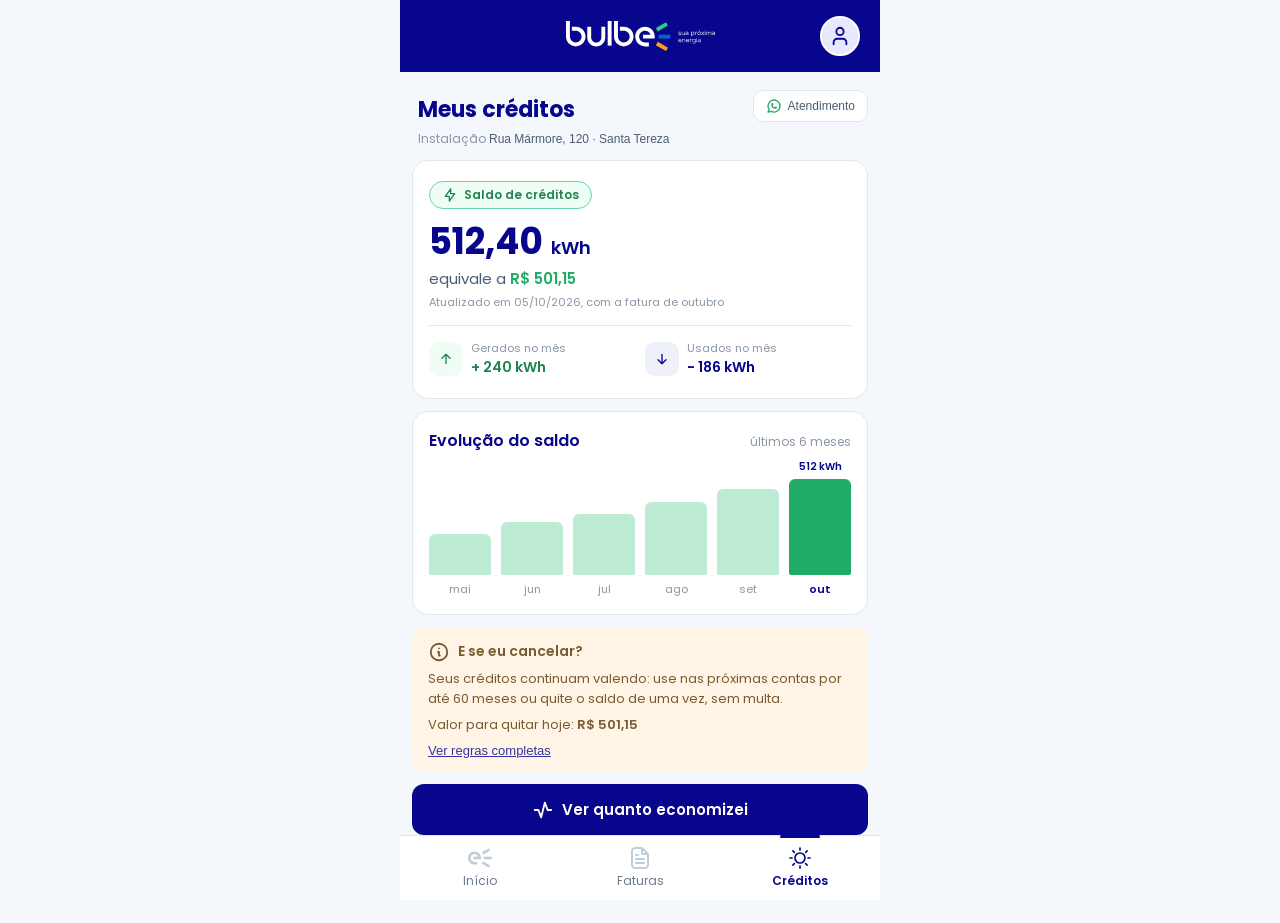
==== commit f251002b: "feat: tela de créditos lê dados do JSON (HU04)" ====
--- a/creditos/index.html
+++ b/creditos/index.html
@@ -63,7 +63,7 @@
       </a>
     </div>
     <p class="creditos__instalacao">
-      Instalação <strong>Rua Mármore, 120 · Santa Tereza</strong>
+      Instalação <strong id="instalacao">Rua Mármore, 120 · Santa Tereza</strong>
     </p>
 
     <!-- Saldo de créditos -->
@@ -73,10 +73,10 @@
         <span id="titulo-saldo">Saldo de créditos</span>
       </span>
 
-      <p class="creditos__kwh">512,40 <span>kWh</span></p>
-      <p class="creditos__reais">equivale a <strong>R$ 501,15</strong></p>
+      <p class="creditos__kwh"><data id="saldo-kwh" value="512.4">512,40</data> <span>kWh</span></p>
+      <p class="creditos__reais">equivale a <strong id="saldo-reais">R$ 501,15</strong></p>
       <p class="creditos__atualizacao">
-        Atualizado em <time datetime="2026-10-05">05/10/2026</time>, com a fatura de outubro
+        Atualizado em <time id="saldo-data" datetime="2026-10-05">05/10/2026</time>, com a fatura de <span id="saldo-mes">outubro</span>
       </p>
 
       <hr class="creditos__divisor">
@@ -88,7 +88,7 @@
           </span>
           <span>
             <span class="creditos__resumo-rotulo">Gerados no mês</span>
-            <strong class="creditos__resumo-valor creditos__resumo-valor--gerado">+ 210 kWh</strong>
+            <strong id="mes-gerados" class="creditos__resumo-valor creditos__resumo-valor--gerado">+ 240 kWh</strong>
           </span>
         </li>
         <li class="creditos__resumo-item">
@@ -97,7 +97,7 @@
           </span>
           <span>
             <span class="creditos__resumo-rotulo">Usados no mês</span>
-            <strong class="creditos__resumo-valor">− 185 kWh</strong>
+            <strong id="mes-usados" class="creditos__resumo-valor">− 186 kWh</strong>
           </span>
         </li>
       </ul>
@@ -111,15 +111,15 @@
       </div>
 
       <figure class="creditos__grafico">
-        <ol class="creditos__barras">
-          <li style="--altura: 40%"><span class="creditos__sr">Maio: 216 kWh</span></li>
-          <li style="--altura: 52%"><span class="creditos__sr">Junho: 280 kWh</span></li>
-          <li style="--altura: 60%"><span class="creditos__sr">Julho: 323 kWh</span></li>
-          <li style="--altura: 72%"><span class="creditos__sr">Agosto: 388 kWh</span></li>
-          <li style="--altura: 85%"><span class="creditos__sr">Setembro: 458 kWh</span></li>
-          <li class="atual" style="--altura: 95%" data-valor="512 kWh"><span class="creditos__sr">Outubro: 512 kWh</span></li>
+        <ol id="grafico-barras" class="creditos__barras">
+          <li style="--altura: 42%"><span class="creditos__sr">Maio: 216 kWh</span></li>
+          <li style="--altura: 55%"><span class="creditos__sr">Junho: 280 kWh</span></li>
+          <li style="--altura: 63%"><span class="creditos__sr">Julho: 323 kWh</span></li>
+          <li style="--altura: 76%"><span class="creditos__sr">Agosto: 388 kWh</span></li>
+          <li style="--altura: 89%"><span class="creditos__sr">Setembro: 458 kWh</span></li>
+          <li class="atual" style="--altura: 100%" data-valor="512 kWh"><span class="creditos__sr">Outubro: 512 kWh</span></li>
         </ol>
-        <figcaption class="creditos__meses" aria-hidden="true">
+        <figcaption id="grafico-meses" class="creditos__meses" aria-hidden="true">
           <span>mai</span><span>jun</span><span>jul</span><span>ago</span><span>set</span><span class="atual">out</span>
         </figcaption>
       </figure>
@@ -131,8 +131,8 @@
         <svg class="creditos__icone" viewBox="0 0 24 24" aria-hidden="true"><circle cx="12" cy="12" r="9"/><path d="M12 8h.01M11 12h1v4h1"/></svg>
         E se eu cancelar?
       </h2>
-      <p>Seus créditos continuam valendo: use nas próximas contas por até 60 meses ou quite o saldo de uma vez, sem multa.</p>
-      <p>Valor para quitar hoje: <strong>R$ 501,15</strong></p>
+      <p>Seus créditos continuam valendo: use nas próximas contas por até <span id="prazo-meses">60</span> meses ou quite o saldo de uma vez, sem multa.</p>
+      <p>Valor para quitar hoje: <strong id="valor-quitar">R$ 501,15</strong></p>
 
       <details class="creditos__regras">
         <summary>Ver regras completas</summary>
@@ -178,5 +178,7 @@
     </a>
   </nav>
 
+  <!-- Dados da tela: lidos de data/creditos.json (precisa do Live Server) -->
+  <script type="module" src="script.js"></script>
 </body>
 </html>
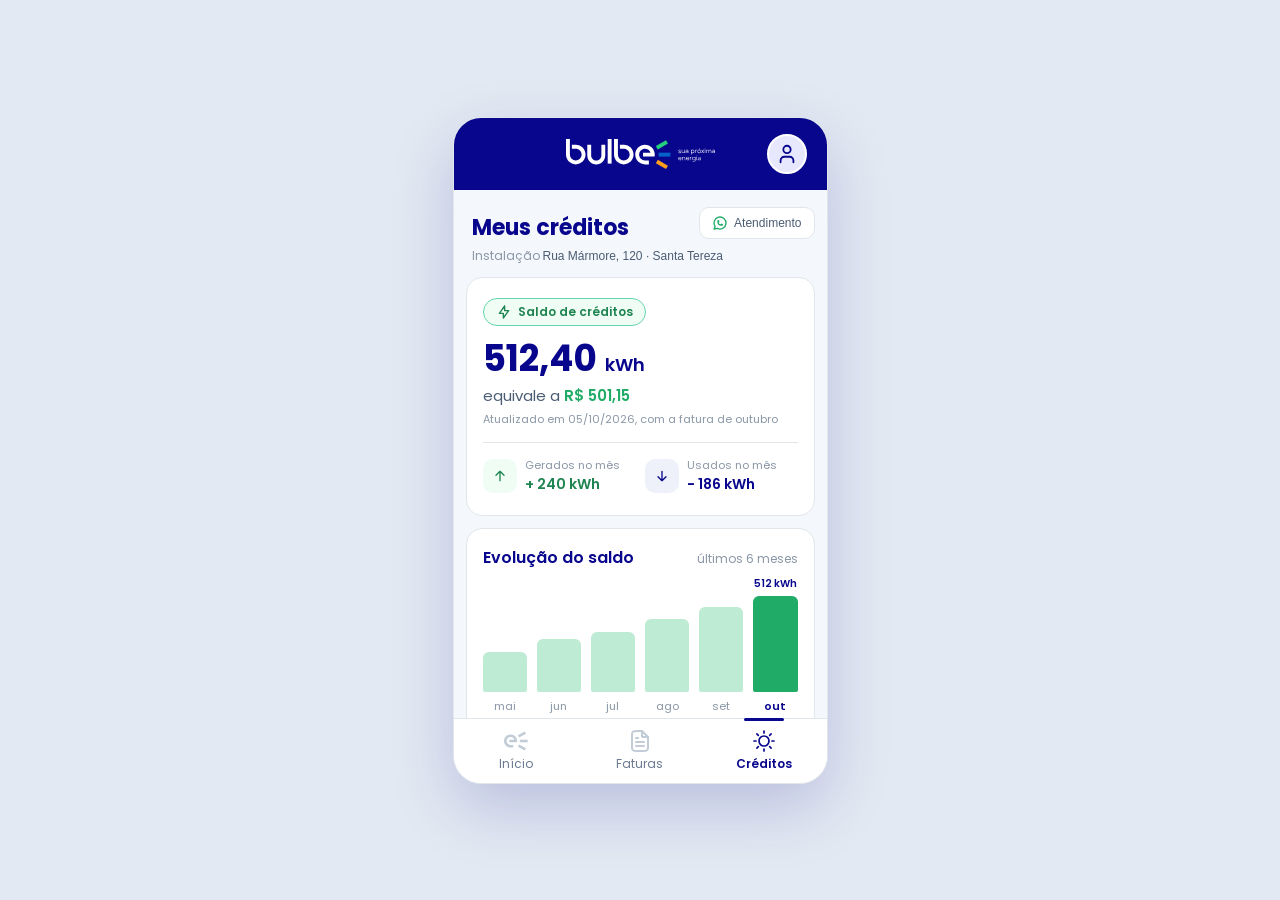
==== commit 816c9c01: "Add formato iphone SE nas telas" ====
--- a/creditos/index.html
+++ b/creditos/index.html
@@ -10,6 +10,10 @@
   <link rel="stylesheet" href="style.css">
 </head>
 <body>
+
+  <!-- Tela no tamanho do iPhone SE: tudo da tela fica aqui dentro -->
+  <div class="aparelho">
+  <div class="aparelho__tela">
 
 
   <!-- Barra do topo: logo oficial da Bulbe e perfil -->
@@ -178,6 +182,9 @@
     </a>
   </nav>
 
+  </div>
+  </div>
+
   <!-- Dados da tela: lidos de data/creditos.json (precisa do Live Server) -->
   <script type="module" src="script.js"></script>
 </body>
--- a/creditos/style.css
+++ b/creditos/style.css
@@ -18,7 +18,7 @@
 
   --altura-topo: 72px;
   --altura-navegacao: 64px;
-  --largura-maxima: 480px;
+  --largura-maxima: 375px; /* iPhone SE: 375 x 667 */
 }
 
 /* ===== Reset e base ===== */
@@ -442,3 +442,40 @@
   outline: 2px solid var(--bulbe-azul);
   outline-offset: 2px;
 }
+
+/* ===== Tela no tamanho do iPhone SE (só aparece assim em telas grandes, como no computador) ===== */
+@media (min-width: 600px) {
+  body {
+    display: flex;
+    align-items: center;
+    justify-content: center;
+    min-height: 100vh;
+    padding: 32px 0;
+    background-color: #E3E9F2;
+  }
+
+  /* cartão de 375 x 667 com cantos arredondados */
+  .aparelho {
+    position: relative;
+    flex-shrink: 0;
+    width: 375px;
+    height: 667px;
+    overflow: hidden;
+    background-color: var(--fundo);
+    border: 1px solid var(--linha);
+    border-radius: 28px;
+    box-shadow: 0 24px 64px rgba(8, 6, 141, 0.18);
+    transform: translateZ(0); /* faz o topo e a barra de navegação ficarem presos dentro do cartão */
+  }
+
+  /* a rolagem acontece dentro do cartão */
+  .aparelho__tela {
+    height: 100%;
+    overflow-y: auto;
+    scrollbar-width: none;
+  }
+
+  .aparelho__tela::-webkit-scrollbar {
+    display: none;
+  }
+}
